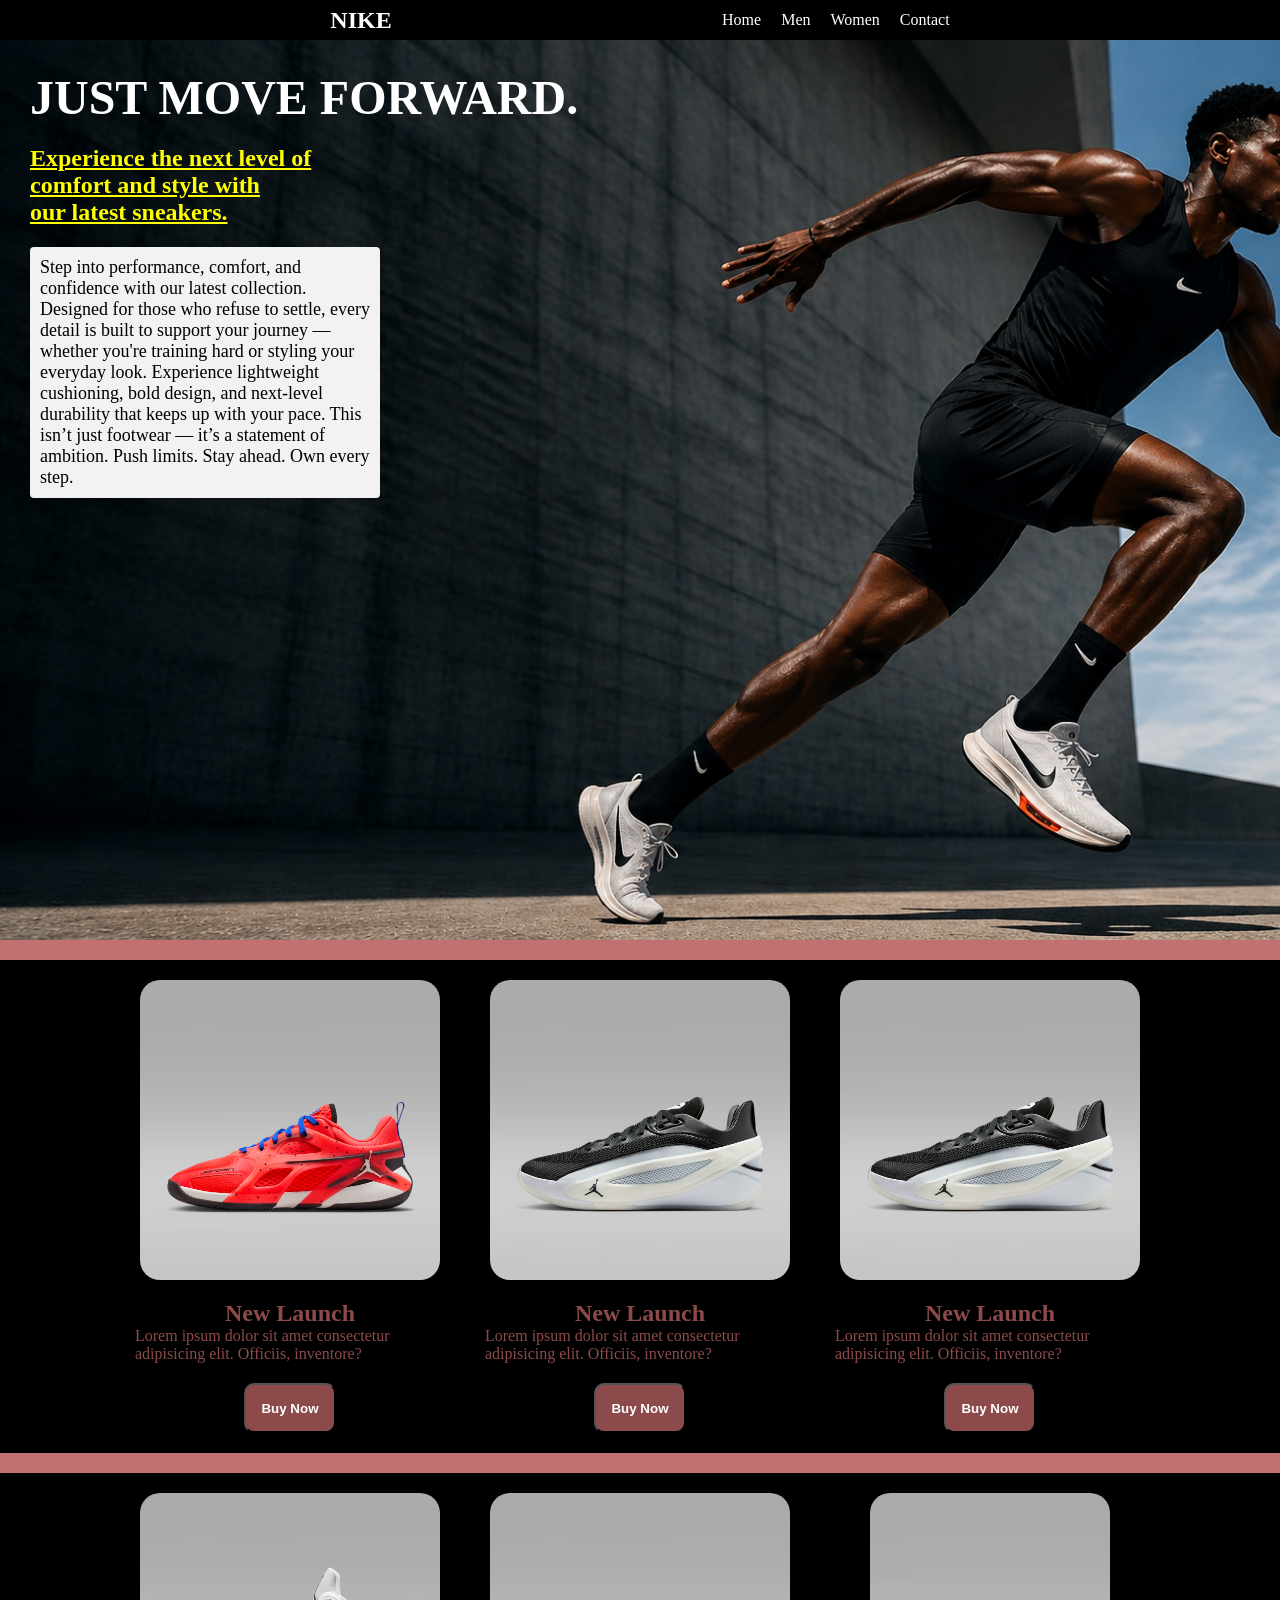
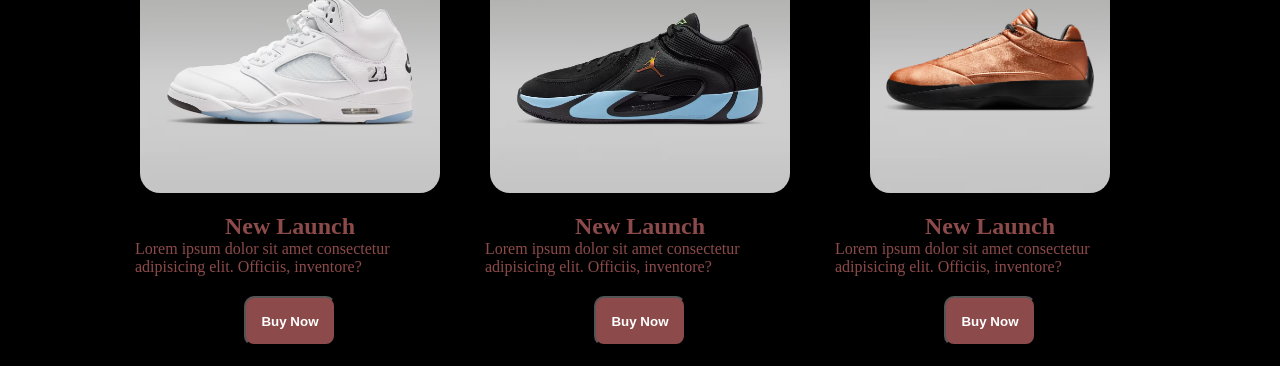
==== LandingPage/index.html @ 59db251d "Adding Landing Page" ====
<!DOCTYPE html>
<html lang="en">

<head>
    <meta charset="UTF-8">
    <meta name="viewport" content="width=device-width, initial-scale=1.0">
    <title>Document</title>
    <link rel="stylesheet" href="style.css">
</head>

<body>
    <header>
        <div class="navbar">
            <div class="logo">
                <h2>NIKE</h2>
            </div>
            <ul class="menu">
                <li>Home</li>
                <li>Men</li>
                <li>Women</li>
                <li>Contact</li>
            </ul>
        </div>
    </header>

    <article class="hero">
        <div class="herotext">
            <h1>JUST MOVE FORWARD.</h1>
        </div>
        <div class="">
            <div> <strong>Experience the next level of <br>comfort and style with <br>our latest sneakers.</strong>
            </div><br>
            <p class="para">
                Step into performance, comfort, and confidence with our latest collection. Designed for
                those who
                refuse to settle, every detail is built to support your journey — whether you're training hard or
                styling your everyday look.


                Experience lightweight cushioning, bold design, and next-level durability that keeps up with your

                pace. This isn’t just footwear — it’s a statement of ambition.

                Push limits. Stay ahead. Own every step.
            </p>
        </div>
    </article>
    <main>
        <section class="cards">
            <div class="card">
                <img src="nike 1.avif" height="300px" alt="">
                <h1>New Launch</h1>
                <p>Lorem ipsum dolor sit amet consectetur adipisicing elit. Officiis, inventore?</p>
                <button>Buy Now</button>
            </div>


            <div class="card">
                <img src="nike 3.avif" height="300px" alt="">
                <h1>New Launch</h1>
                <p>Lorem ipsum dolor sit amet consectetur adipisicing elit. Officiis, inventore?</p>
                <button>Buy Now</button>
            </div>
            <div class="card">
                <img src="nike 3.avif" height="300px" alt="">
                <h1>New Launch</h1>
                <p>Lorem ipsum dolor sit amet consectetur adipisicing elit. Officiis, inventore?</p>
                <button>Buy Now</button>
            </div>
        </section>

        <section class="cards">
            <div class="card">
                <img src="nike 4.avif" height="300px" alt="">
                <h1>New Launch</h1>
                <p>Lorem ipsum dolor sit amet consectetur adipisicing elit. Officiis, inventore?</p>
                <button>Buy Now</button>
            </div>


            <div class="card">
                <img src="nike 5.avif" height="300px" alt="">
                <h1>New Launch</h1>
                <p>Lorem ipsum dolor sit amet consectetur adipisicing elit. Officiis, inventore?</p>
                <button>Buy Now</button>
            </div>
            <div class="card">
                <img src="nike 6.avif" height="300px" alt="">
                <h1>New Launch</h1>
                <p>Lorem ipsum dolor sit amet consectetur adipisicing elit. Officiis, inventore?</p>
                <button>Buy Now</button>
            </div>
        </section>

    </main>
</body>

</html>
---- LandingPage/style.css ----
*{
    padding: 0px;
    margin: 0px;
    box-sizing: border-box;
}
body{
    color: white;
    background-color: hsl(0, 40%, 60%);
}
.navbar{
    display: flex;
    justify-content: space-evenly;
    align-items: center;
    background-color: black;
    height: 40px;
}
.menu{
    display: flex;
    justify-content: center;
    align-items: center;
    list-style: none;
    gap: 20px;
}

strong{
    text-decoration: underline;
    font-size: x-large;
    color: yellow;

}
.para{
    border-radius: 4px;
    width: 350px;
    padding: 10px;
    background-color: #f2f2f2;
    color: black;
}
.hero{
    background-image: url(nikepic.png);
    background-size: cover;
    height: 100vh;
    font-size: large;
    display: flex;
    flex-direction: column;
    padding: 30PX;
    gap: 20px;
}
.herotext{
    font-size: xx-large;
}
button{
    background-color: rgb(66, 42, 173);
    height: 40PX;
    padding: 10px 15px;
    border-radius: 4px;
    color: white;
}
.cards{
    background-color: black;
    margin-top: 20px;
    color: hsl(0, 31%, 42%);
    display: flex;
    justify-content: center;

}
.cards:hover{
    background-color: #f2f2f2;
    color: black;
}

.card{
    display: flex;
    flex-direction: column;
    width: 350px;
    align-items: center;
    padding: 20px;
}
.card:hover{
    border: 3px solid black;
    margin: 10px;
    border-radius: 10px;
}
img{
    margin-bottom: 20px;
    border-radius: 20px;
}
p{
    margin-bottom: 20px;
}
button{
    height: 50px;
    background-color: hsl(0, 31%, 42%);
    border-radius: 10px;
    font-weight: bold;
}
button:hover{
    background-color: white;
    color: black;
}
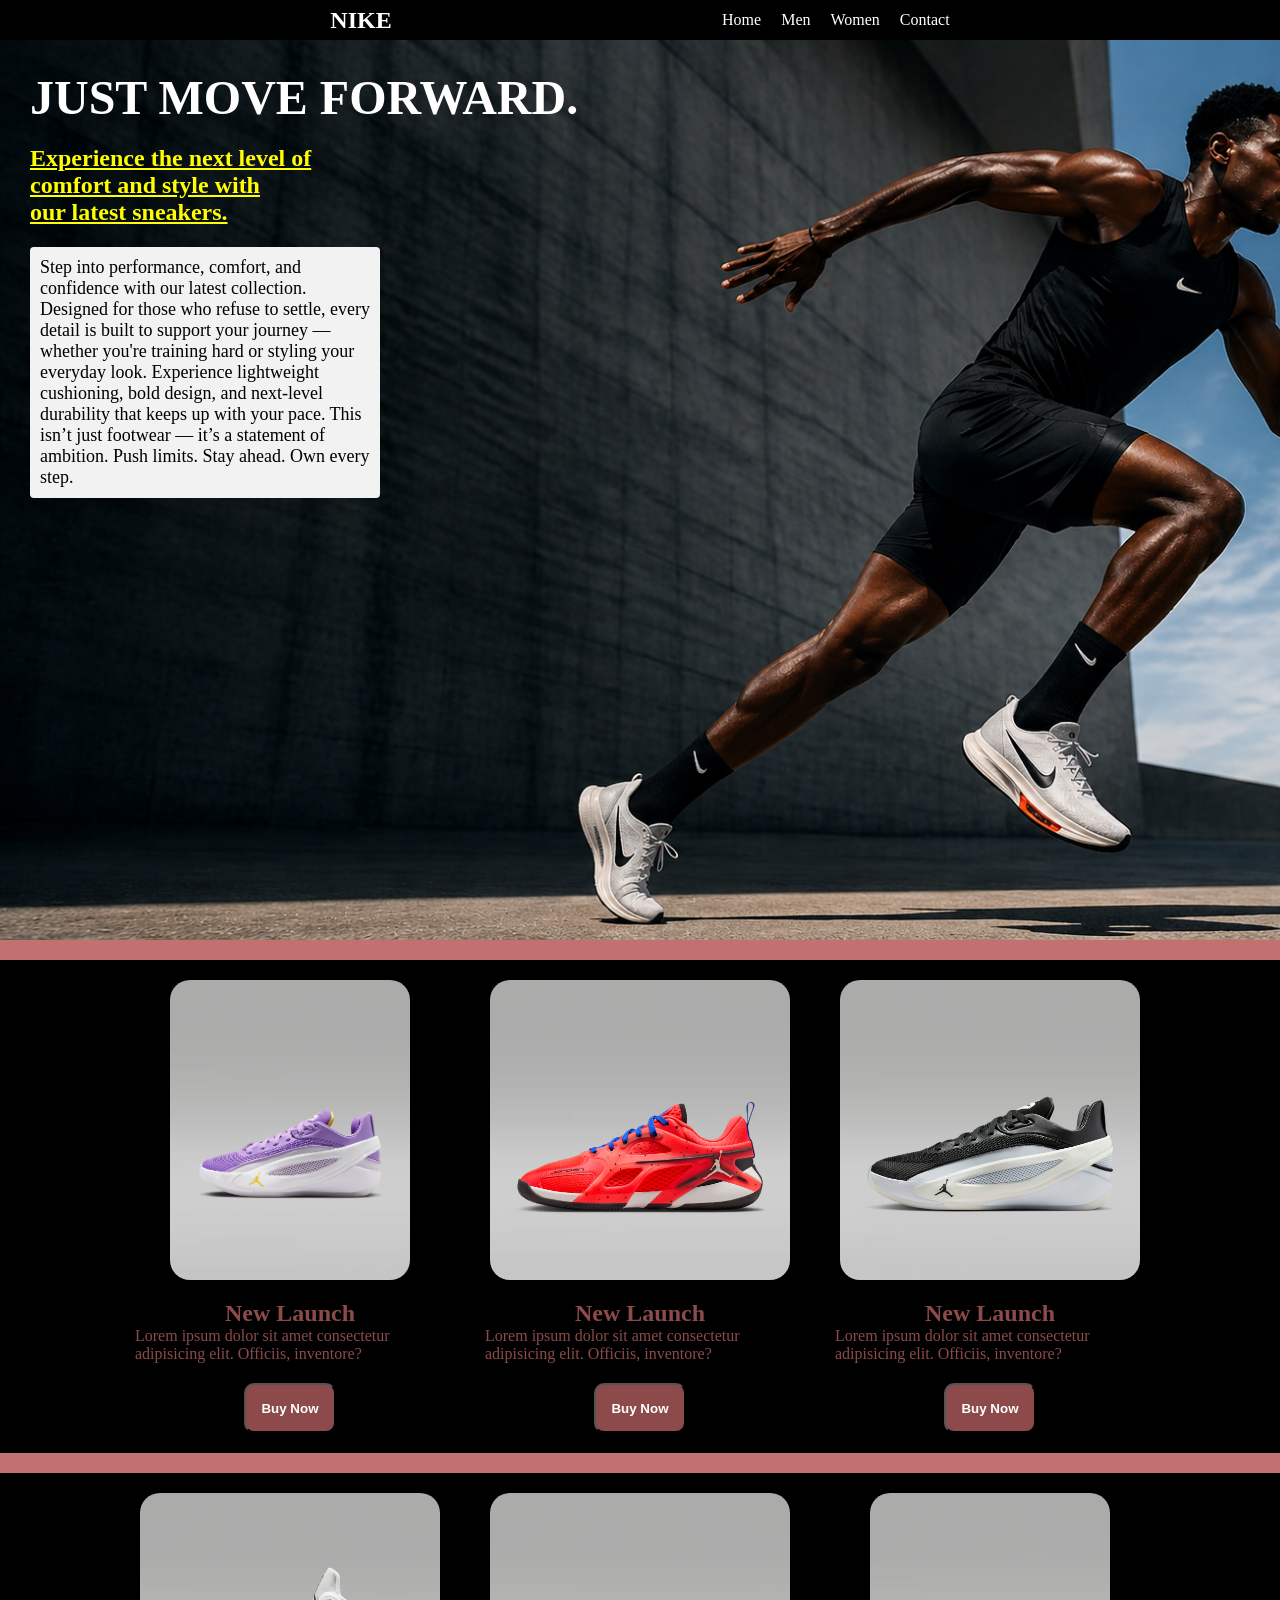
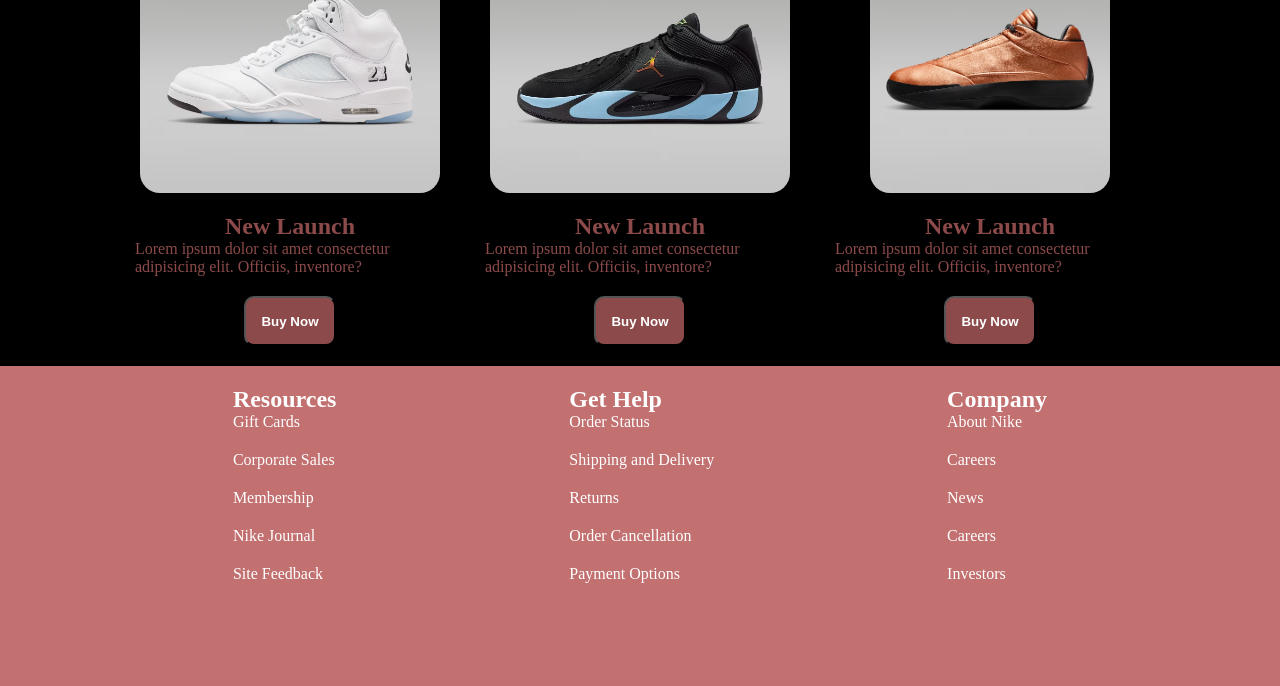
==== commit f812c97e: "Adding Footer" ====
--- a/LandingPage/index.html
+++ b/LandingPage/index.html
@@ -27,7 +27,7 @@
         <div class="herotext">
             <h1>JUST MOVE FORWARD.</h1>
         </div>
-        <div class="">
+        <div>
             <div> <strong>Experience the next level of <br>comfort and style with <br>our latest sneakers.</strong>
             </div><br>
             <p class="para">
@@ -48,7 +48,7 @@
     <main>
         <section class="cards">
             <div class="card">
-                <img src="nike 1.avif" height="300px" alt="">
+                <img src="../LandingPage/picture/nike 2.avif" height="300px" alt="">
                 <h1>New Launch</h1>
                 <p>Lorem ipsum dolor sit amet consectetur adipisicing elit. Officiis, inventore?</p>
                 <button>Buy Now</button>
@@ -56,13 +56,13 @@
 
 
             <div class="card">
-                <img src="nike 3.avif" height="300px" alt="">
+                <img src="../LandingPage/picture/nike 1.avif" height="300px" alt="">
                 <h1>New Launch</h1>
                 <p>Lorem ipsum dolor sit amet consectetur adipisicing elit. Officiis, inventore?</p>
                 <button>Buy Now</button>
             </div>
             <div class="card">
-                <img src="nike 3.avif" height="300px" alt="">
+                <img src="../LandingPage/picture/nike 3.avif" height="300px" alt="">
                 <h1>New Launch</h1>
                 <p>Lorem ipsum dolor sit amet consectetur adipisicing elit. Officiis, inventore?</p>
                 <button>Buy Now</button>
@@ -71,7 +71,7 @@
 
         <section class="cards">
             <div class="card">
-                <img src="nike 4.avif" height="300px" alt="">
+                <img src="../LandingPage/picture/nike 4.avif" height="300px" alt="">
                 <h1>New Launch</h1>
                 <p>Lorem ipsum dolor sit amet consectetur adipisicing elit. Officiis, inventore?</p>
                 <button>Buy Now</button>
@@ -79,13 +79,13 @@
 
 
             <div class="card">
-                <img src="nike 5.avif" height="300px" alt="">
+                <img src="../LandingPage/picture/nike 5.avif" height="300px" alt="">
                 <h1>New Launch</h1>
                 <p>Lorem ipsum dolor sit amet consectetur adipisicing elit. Officiis, inventore?</p>
                 <button>Buy Now</button>
             </div>
             <div class="card">
-                <img src="nike 6.avif" height="300px" alt="">
+                <img src="../LandingPage/picture/nike 6.avif" height="300px" alt="">
                 <h1>New Launch</h1>
                 <p>Lorem ipsum dolor sit amet consectetur adipisicing elit. Officiis, inventore?</p>
                 <button>Buy Now</button>
@@ -93,6 +93,39 @@
         </section>
 
     </main>
+    <footer>
+        <section class="foot">
+            <div class="resources">
+                <h1>Resources</h1>
+                <p>Gift Cards</p>
+                <p>Corporate Sales</p>
+                <p>Membership</p>
+                <p>Nike Journal</p>
+                <p>Site Feedback</p>
+            </div>
+            <div class="help">
+                <h1>Get Help</h1>
+
+                <p>Order Status</p>
+
+                <p>Shipping and Delivery</p>
+
+                <p>Returns</p>
+
+                <p>Order Cancellation</p>
+
+                <p>Payment Options</p>
+            </div>
+            <div>
+                <h1>Company </h1>
+                <p>About Nike</p>
+                <p>Careers</p>
+                <p>News</p>
+                <p>Careers</p>
+                <P>Investors</P>
+            </div>
+        </section>
+    </footer>
 </body>
 
 </html>
--- a/LandingPage/style.css
+++ b/LandingPage/style.css
@@ -96,4 +96,11 @@
 button:hover{
     background-color: white;
     color: black;
+}
+
+.foot{
+    margin-top: 20px;
+    display: flex;
+    height: 300px;
+    justify-content: space-evenly;
 }
